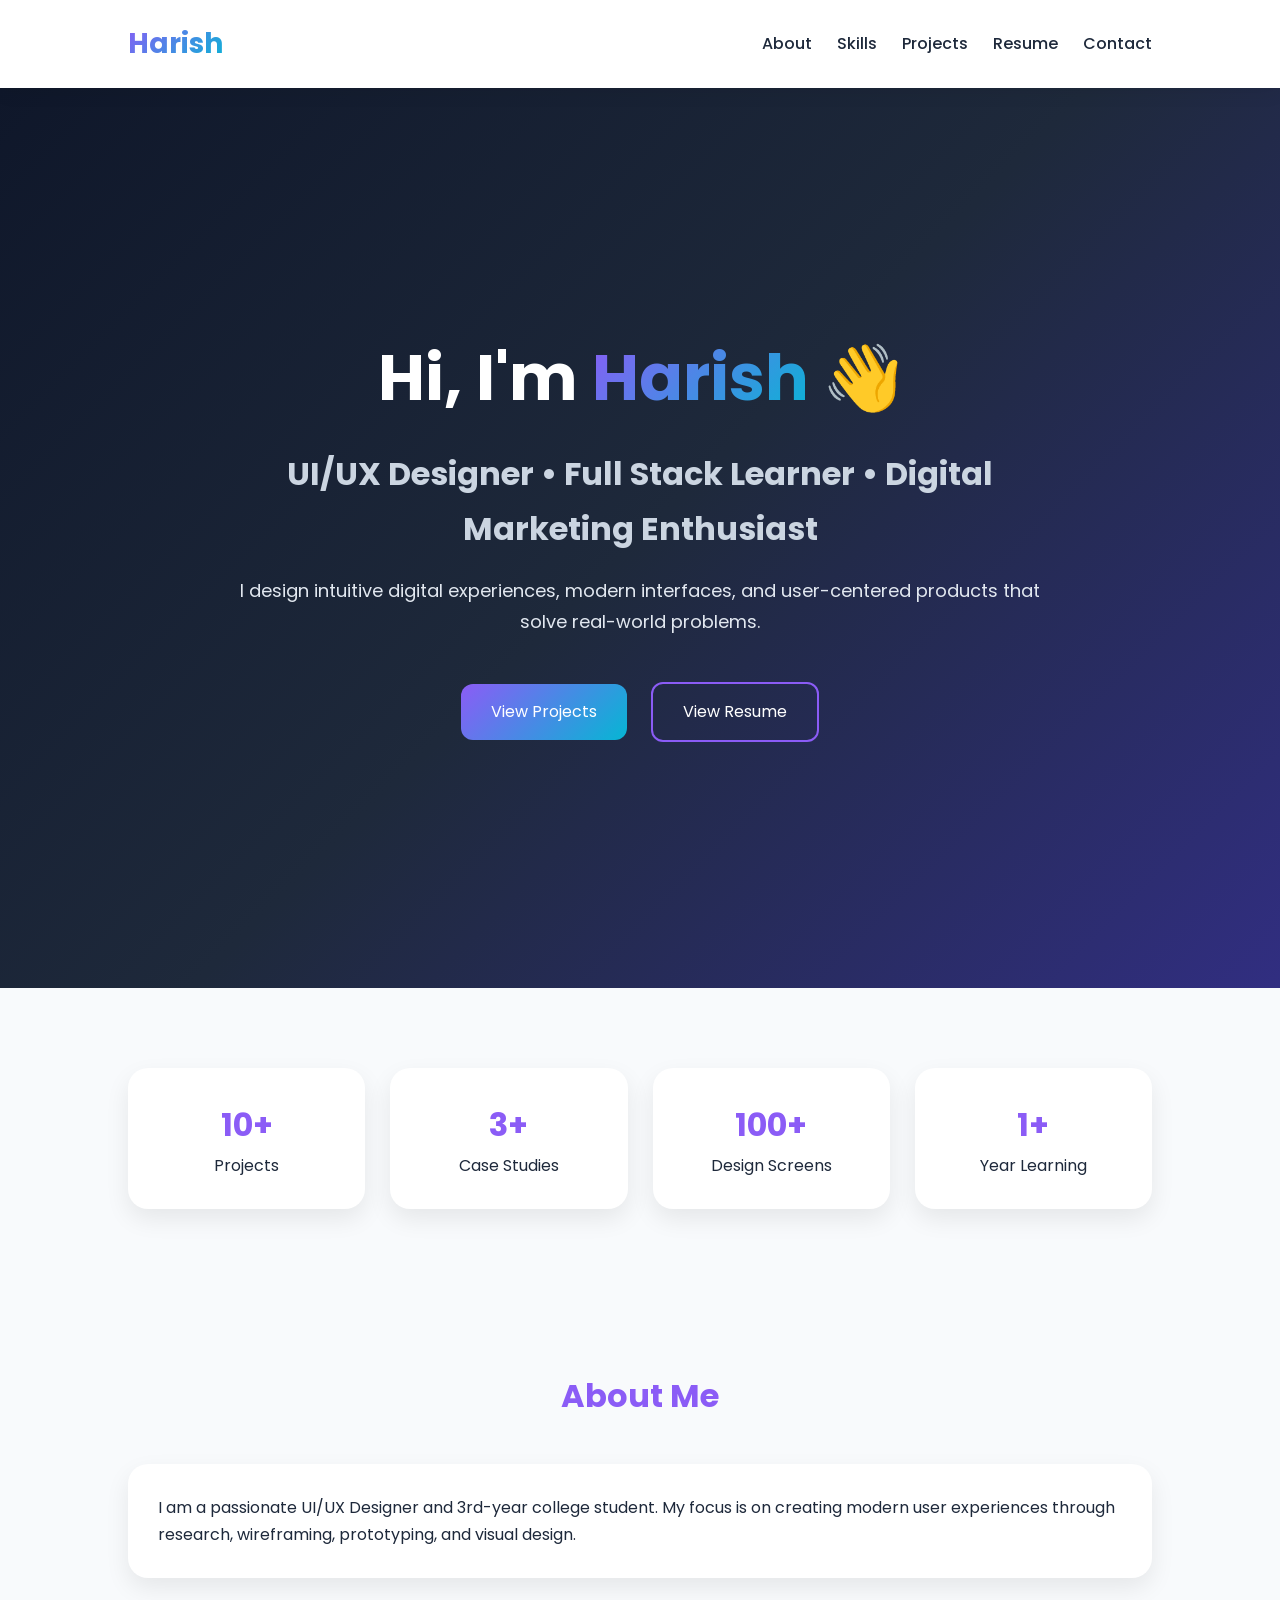
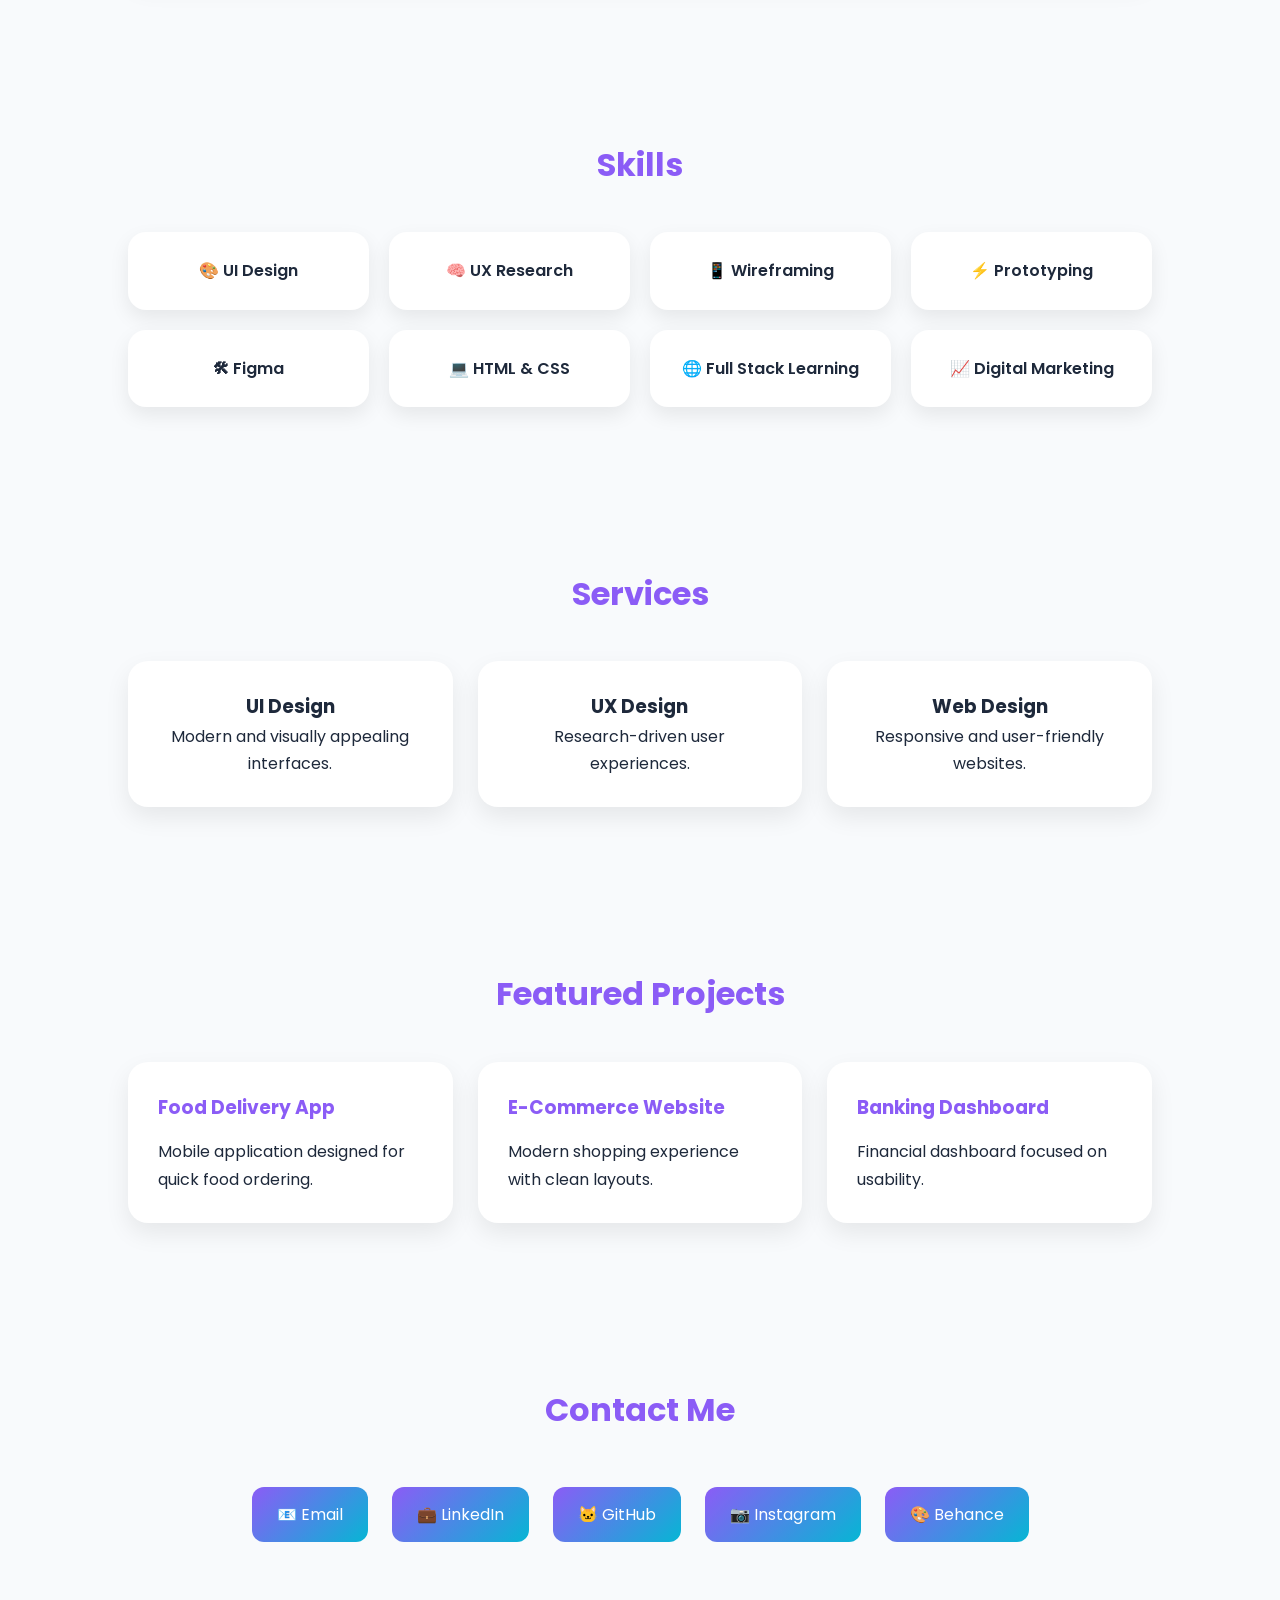
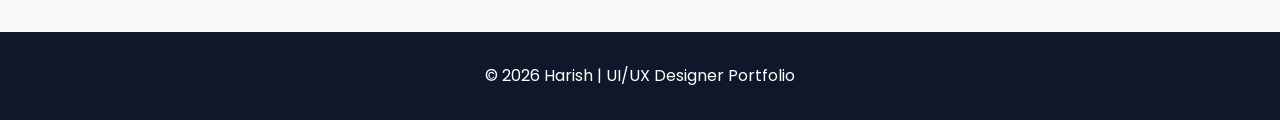
==== index.html @ 54b45309 "Add files via upload" ====
<!DOCTYPE html>
<html lang="en">
<head>
<meta charset="UTF-8">
<meta name="viewport" content="width=device-width, initial-scale=1.0">
<title>Harish | UI/UX Designer</title>

<link rel="stylesheet" href="style.css">

<link href="https://fonts.googleapis.com/css2?family=Poppins:wght@300;400;500;600;700;800&display=swap" rel="stylesheet">
</head>

<body>

<!-- Navigation -->

<nav>
    <div class="logo">Harish</div>

    <ul>
        <li><a href="#about">About</a></li>
        <li><a href="#skills">Skills</a></li>
        <li><a href="#projects">Projects</a></li>
        <li><a href="resume.html">Resume</a></li>
        <li><a href="#contact">Contact</a></li>
    </ul>
</nav>

<!-- Hero Section -->

<section class="hero">

    <div class="hero-content">

        <h1>
            Hi, I'm <span>Harish</span> 👋
        </h1>

        <h2>
            UI/UX Designer • Full Stack Learner • Digital Marketing Enthusiast
        </h2>

        <p>
            I design intuitive digital experiences, modern interfaces,
            and user-centered products that solve real-world problems.
        </p>

        <div class="hero-buttons">
            <a href="#projects" class="btn">
                View Projects
            </a>

            <a href="resume.html" class="btn-outline">
                View Resume
            </a>
        </div>

    </div>

</section>

<!-- Statistics -->

<section class="stats">

    <div class="stat-card">
        <h3>10+</h3>
        <p>Projects</p>
    </div>

    <div class="stat-card">
        <h3>3+</h3>
        <p>Case Studies</p>
    </div>

    <div class="stat-card">
        <h3>100+</h3>
        <p>Design Screens</p>
    </div>

    <div class="stat-card">
        <h3>1+</h3>
        <p>Year Learning</p>
    </div>

</section>

<!-- About -->

<section id="about">

    <h2>About Me</h2>

    <div class="card">

        <p>
            I am a passionate UI/UX Designer and 3rd-year college student.
            My focus is on creating modern user experiences through
            research, wireframing, prototyping, and visual design.
        </p>

    </div>

</section>

<!-- Skills -->

<section id="skills">

    <h2>Skills</h2>

    <div class="skills-grid">

        <div class="skill-card">🎨 UI Design</div>

        <div class="skill-card">🧠 UX Research</div>

        <div class="skill-card">📱 Wireframing</div>

        <div class="skill-card">⚡ Prototyping</div>

        <div class="skill-card">🛠 Figma</div>

        <div class="skill-card">💻 HTML & CSS</div>

        <div class="skill-card">🌐 Full Stack Learning</div>

        <div class="skill-card">📈 Digital Marketing</div>

    </div>

</section>

<!-- Services -->

<section id="services">

    <h2>Services</h2>

    <div class="services-grid">

        <div class="service-card">
            <h3>UI Design</h3>
            <p>Modern and visually appealing interfaces.</p>
        </div>

        <div class="service-card">
            <h3>UX Design</h3>
            <p>Research-driven user experiences.</p>
        </div>

        <div class="service-card">
            <h3>Web Design</h3>
            <p>Responsive and user-friendly websites.</p>
        </div>

    </div>

</section>

<!-- Projects -->

<section id="projects">

    <h2>Featured Projects</h2>

    <div class="project-grid">

        <div class="project-card">
            <h3>Food Delivery App</h3>
            <p>
                Mobile application designed for quick food ordering.
            </p>
        </div>

        <div class="project-card">
            <h3>E-Commerce Website</h3>
            <p>
                Modern shopping experience with clean layouts.
            </p>
        </div>

        <div class="project-card">
            <h3>Banking Dashboard</h3>
            <p>
                Financial dashboard focused on usability.
            </p>
        </div>

    </div>

</section>

<!-- Contact -->

<section id="contact">

    <h2>Contact Me</h2>

    <div class="contact-buttons">

        <a href="mailto:youremail@gmail.com" class="contact-btn">
            📧 Email
        </a>

        <a href="https://linkedin.com/in/yourprofile"
           target="_blank"
           class="contact-btn">
            💼 LinkedIn
        </a>

        <a href="https://github.com/yourusername"
           target="_blank"
           class="contact-btn">
            🐱 GitHub
        </a>

        <a href="https://instagram.com/yourusername"
           target="_blank"
           class="contact-btn">
            📷 Instagram
        </a>

        <a href="https://behance.net/yourprofile"
           target="_blank"
           class="contact-btn">
            🎨 Behance
        </a>

    </div>

</section>

<!-- Footer -->

<footer>

    <p>
        © 2026 Harish | UI/UX Designer Portfolio
    </p>

</footer>

</body>
</html>
---- style.css ----
*{
    margin:0;
    padding:0;
    box-sizing:border-box;
    font-family:'Poppins',sans-serif;
}

html{
    scroll-behavior:smooth;
}

:root{
    --bg:#F8FAFC;
    --dark:#0F172A;
    --card:#FFFFFF;
    --primary:#8B5CF6;
    --secondary:#06B6D4;
    --accent:#F59E0B;
    --text:#1E293B;
    --gray:#64748B;
}

body{
    background:var(--bg);
    color:var(--text);
    line-height:1.7;
}

/* NAVIGATION */

nav{
    display:flex;
    justify-content:space-between;
    align-items:center;
    padding:20px 10%;
    background:white;
    position:sticky;
    top:0;
    z-index:1000;
    box-shadow:0 2px 20px rgba(0,0,0,0.08);
}

.logo{
    font-size:28px;
    font-weight:700;
    background:linear-gradient(
    135deg,
    var(--primary),
    var(--secondary)
    );
    -webkit-background-clip:text;
    -webkit-text-fill-color:transparent;
}

nav ul{
    display:flex;
    gap:25px;
    list-style:none;
}

nav a{
    text-decoration:none;
    color:var(--text);
    font-weight:500;
    transition:.3s;
}

nav a:hover{
    color:var(--primary);
}

/* HERO */

.hero{
    min-height:100vh;
    display:flex;
    justify-content:center;
    align-items:center;
    text-align:center;
    padding:20px;
    background:linear-gradient(
    135deg,
    #0F172A,
    #1E293B,
    #312E81
    );
}

.hero-content{
    max-width:850px;
}

.hero h1{
    color:white;
    font-size:4rem;
    margin-bottom:15px;
}

.hero span{
    background:linear-gradient(
    135deg,
    #8B5CF6,
    #06B6D4
    );
    -webkit-background-clip:text;
    -webkit-text-fill-color:transparent;
}

.hero h2{
    color:#CBD5E1;
    margin-bottom:20px;
}

.hero p{
    color:#E2E8F0;
    font-size:18px;
}

.hero-buttons{
    margin-top:35px;
}

/* BUTTONS */

.btn{
    display:inline-block;
    padding:14px 30px;
    border-radius:12px;
    text-decoration:none;
    color:white;
    background:linear-gradient(
    135deg,
    #8B5CF6,
    #06B6D4
    );
    margin:10px;
    transition:.3s;
}

.btn:hover{
    transform:translateY(-4px);
}

.btn-outline{
    display:inline-block;
    padding:14px 30px;
    border-radius:12px;
    text-decoration:none;
    color:white;
    border:2px solid #8B5CF6;
    margin:10px;
}

.btn-outline:hover{
    background:#8B5CF6;
}

/* STATS */

.stats{
    display:grid;
    grid-template-columns:repeat(auto-fit,minmax(200px,1fr));
    gap:25px;
    padding:80px 10%;
}

.stat-card{
    background:white;
    border-radius:20px;
    padding:30px;
    text-align:center;
    box-shadow:0 10px 25px rgba(0,0,0,0.08);
}

.stat-card h3{
    font-size:2rem;
    color:var(--primary);
}

/* GENERAL SECTION */

section{
    padding:80px 10%;
}

section h2{
    text-align:center;
    margin-bottom:40px;
    font-size:2rem;
    color:var(--primary);
}

/* CARDS */

.card{
    background:white;
    padding:30px;
    border-radius:20px;
    box-shadow:0 10px 25px rgba(0,0,0,0.08);
}

/* SKILLS */

.skills-grid{
    display:grid;
    grid-template-columns:repeat(auto-fit,minmax(220px,1fr));
    gap:20px;
}

.skill-card{
    background:white;
    padding:25px;
    border-radius:18px;
    text-align:center;
    font-weight:600;
    box-shadow:0 8px 20px rgba(0,0,0,0.08);
    transition:.3s;
}

.skill-card:hover{
    transform:translateY(-8px);
    background:linear-gradient(
    135deg,
    #8B5CF6,
    #06B6D4
    );
    color:white;
}

/* SERVICES */

.services-grid{
    display:grid;
    grid-template-columns:repeat(auto-fit,minmax(250px,1fr));
    gap:25px;
}

.service-card{
    background:white;
    padding:30px;
    border-radius:20px;
    text-align:center;
    box-shadow:0 10px 25px rgba(0,0,0,0.08);
}

/* PROJECTS */

.project-grid{
    display:grid;
    grid-template-columns:repeat(auto-fit,minmax(280px,1fr));
    gap:25px;
}

.project-card{
    background:white;
    padding:30px;
    border-radius:20px;
    box-shadow:0 10px 25px rgba(0,0,0,0.08);
    transition:.3s;
}

.project-card:hover{
    transform:translateY(-10px);
}

.project-card h3{
    margin-bottom:15px;
    color:var(--primary);
}

/* CONTACT */

.contact-buttons{
    text-align:center;
}

.contact-btn{
    display:inline-block;
    padding:14px 25px;
    margin:10px;
    border-radius:12px;
    text-decoration:none;
    color:white;
    background:linear-gradient(
    135deg,
    #8B5CF6,
    #06B6D4
    );
    transition:.3s;
}

.contact-btn:hover{
    transform:translateY(-5px);
}

/* FOOTER */

footer{
    text-align:center;
    padding:30px;
    background:#0F172A;
    color:white;
}

/* MOBILE */

@media(max-width:768px){

nav{
    flex-direction:column;
    gap:15px;
}

nav ul{
    flex-wrap:wrap;
    justify-content:center;
}

.hero h1{
    font-size:2.5rem;
}

.hero h2{
    font-size:1rem;
}

.stats{
    grid-template-columns:1fr;
}

}
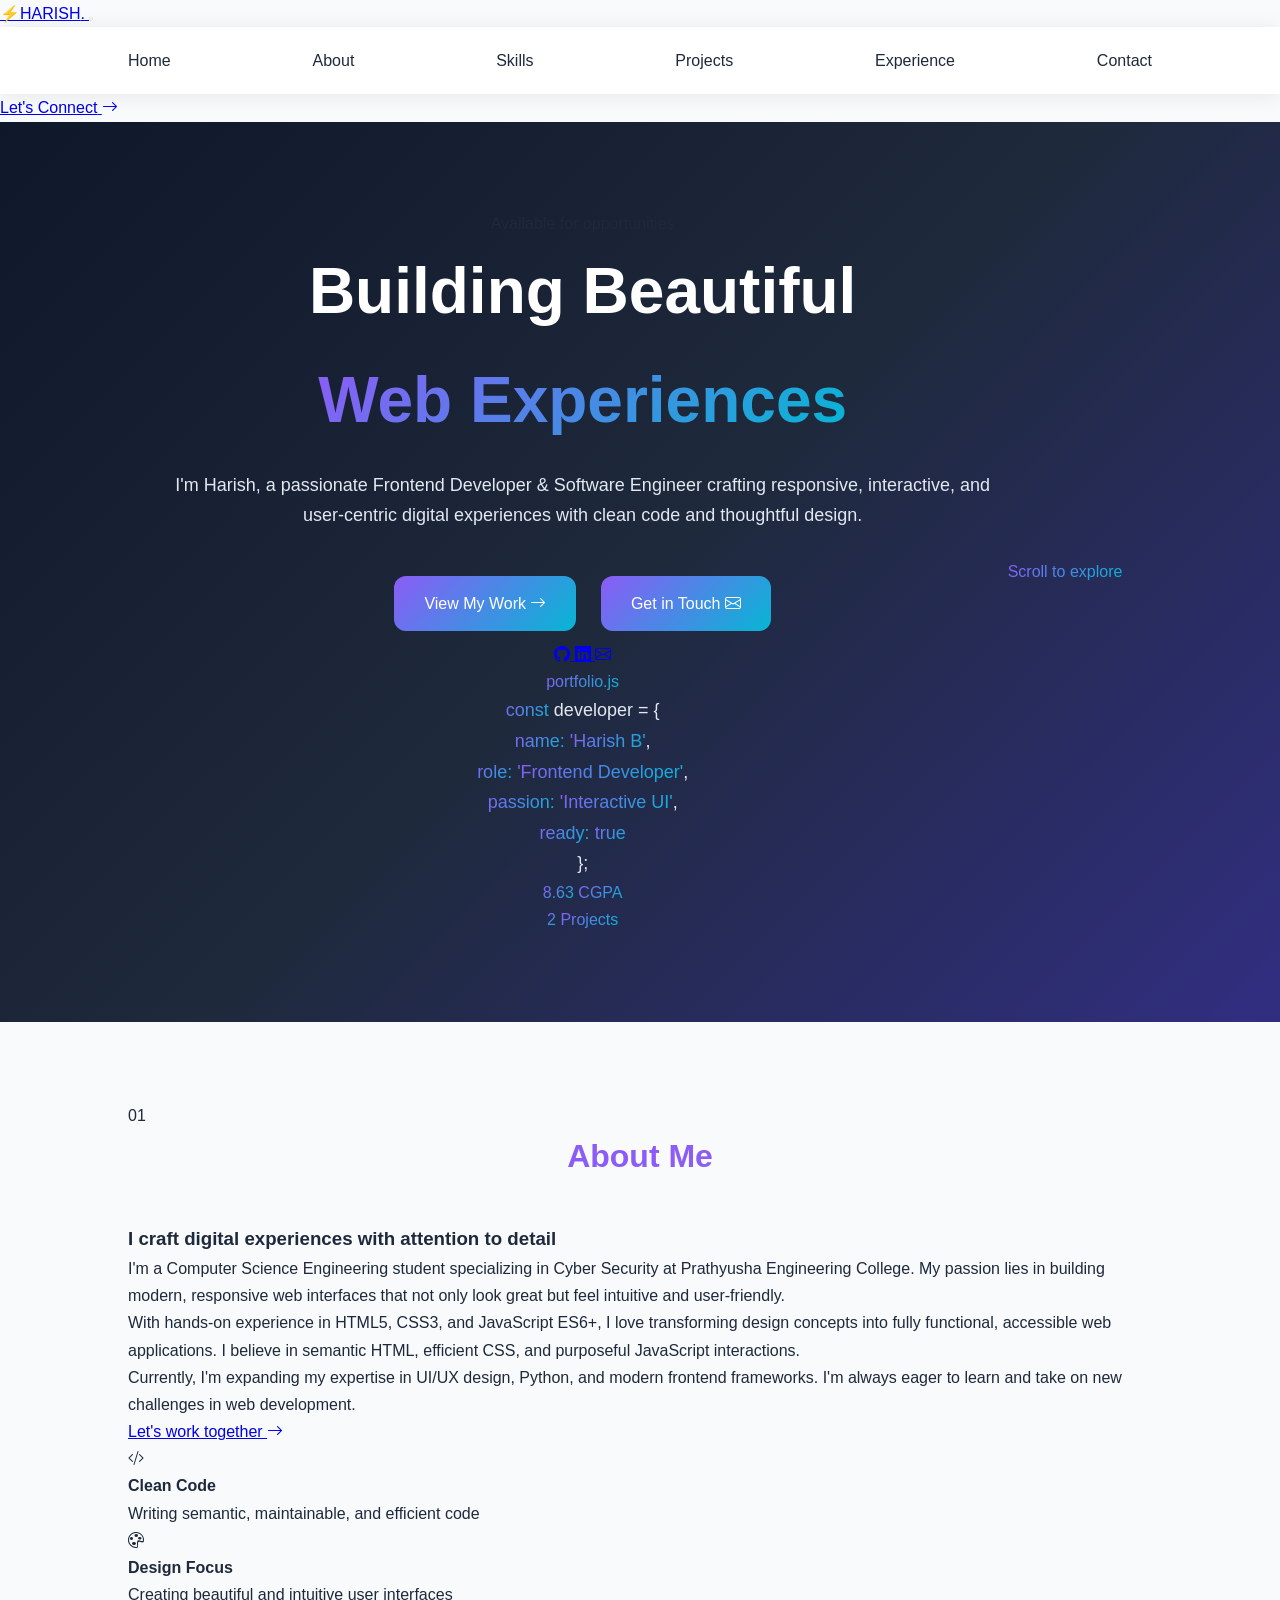
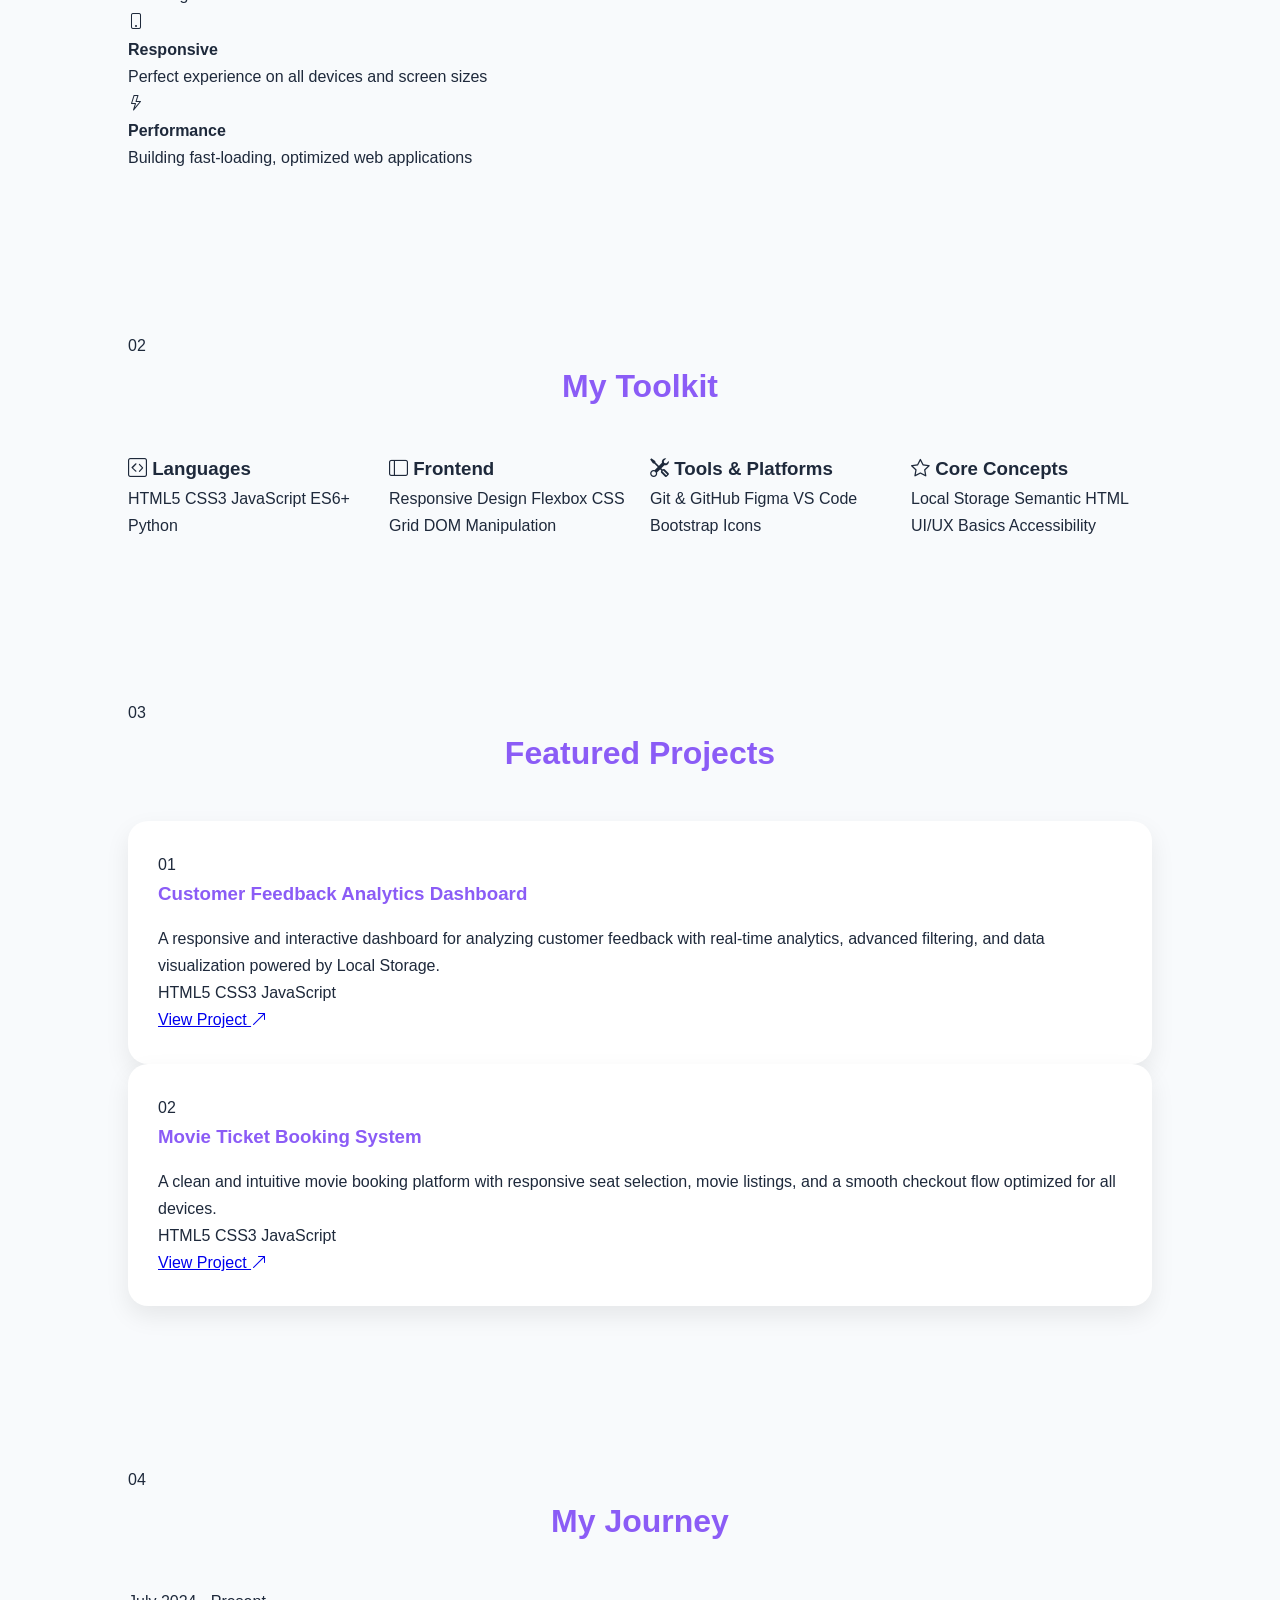
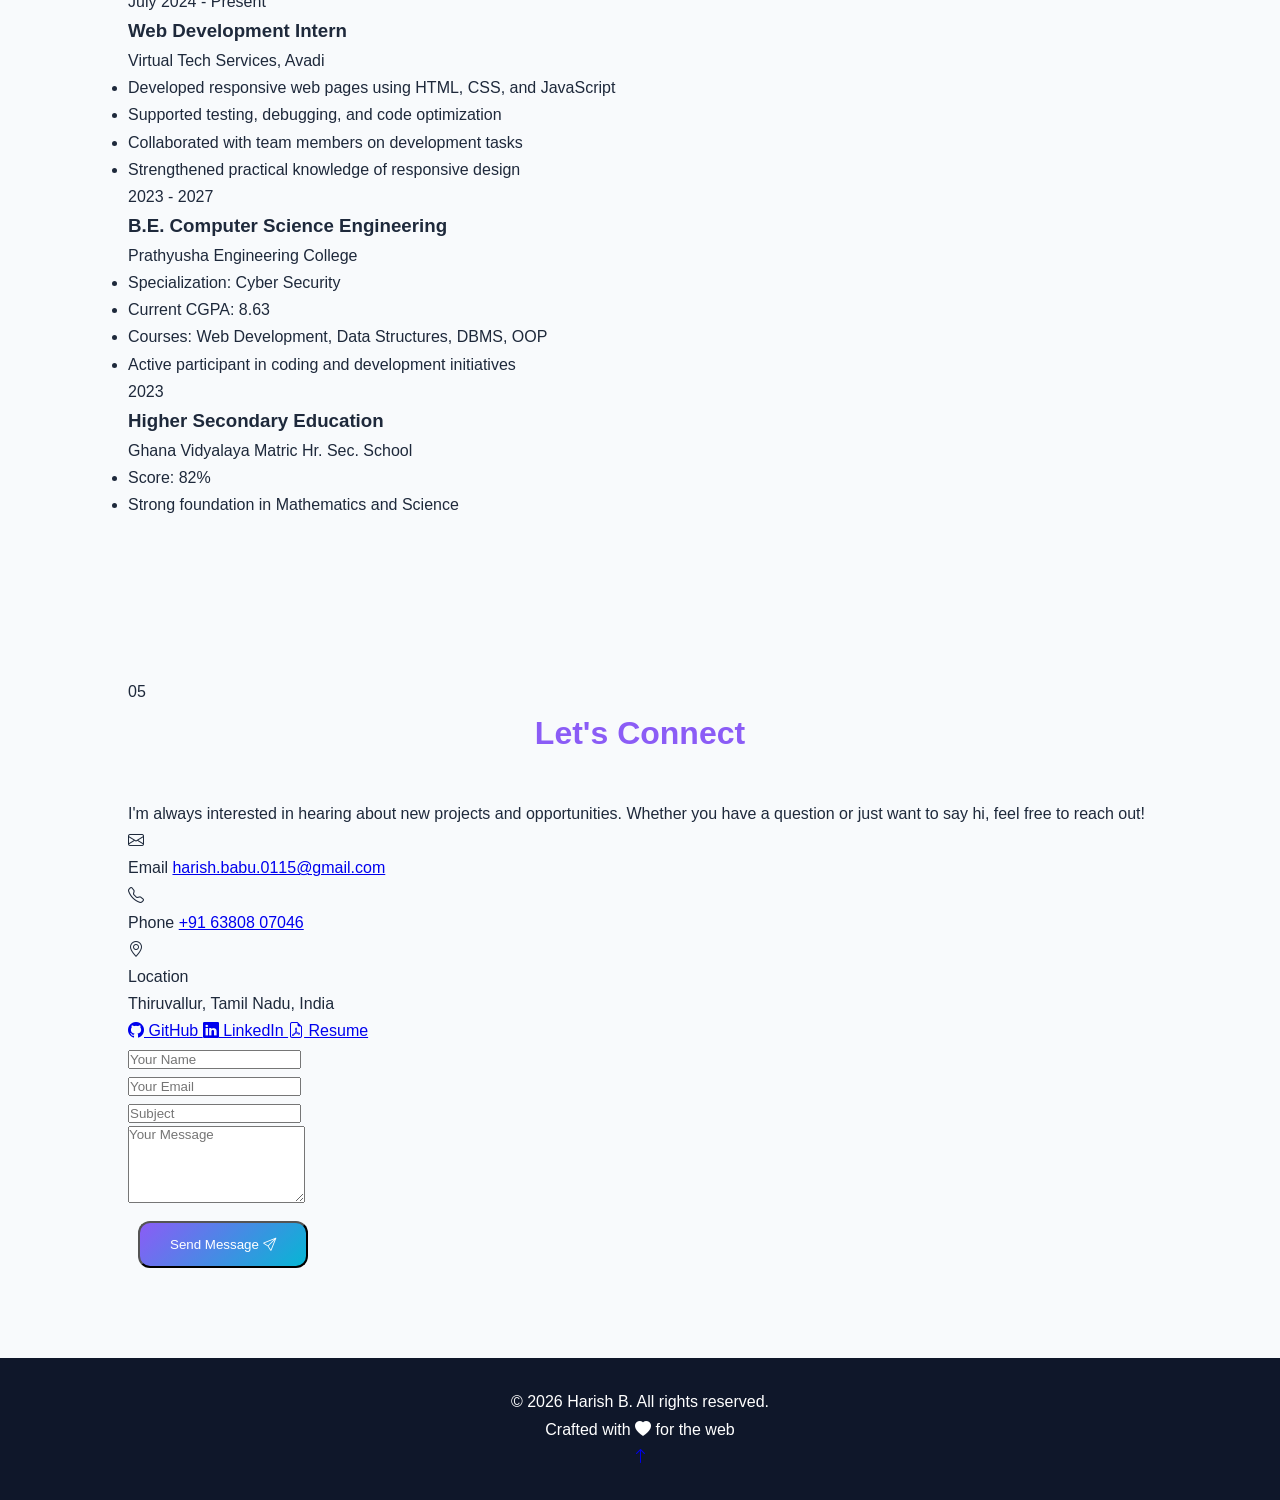
==== commit 199b42ec: "Create enhanced portfolio HTML" ====
--- a/index.html
+++ b/index.html
@@ -1,245 +1,458 @@
-<!DOCTYPE html>
-<html lang="en">
-<head>
-<meta charset="UTF-8">
-<meta name="viewport" content="width=device-width, initial-scale=1.0">
-<title>Harish | UI/UX Designer</title>
-
-<link rel="stylesheet" href="style.css">
-
-<link href="https://fonts.googleapis.com/css2?family=Poppins:wght@300;400;500;600;700;800&display=swap" rel="stylesheet">
-</head>
-
-<body>
-
-<!-- Navigation -->
-
-<nav>
-    <div class="logo">Harish</div>
-
-    <ul>
-        <li><a href="#about">About</a></li>
-        <li><a href="#skills">Skills</a></li>
-        <li><a href="#projects">Projects</a></li>
-        <li><a href="resume.html">Resume</a></li>
-        <li><a href="#contact">Contact</a></li>
-    </ul>
-</nav>
-
-<!-- Hero Section -->
-
-<section class="hero">
-
-    <div class="hero-content">
-
-        <h1>
-            Hi, I'm <span>Harish</span> 👋
-        </h1>
-
-        <h2>
-            UI/UX Designer • Full Stack Learner • Digital Marketing Enthusiast
-        </h2>
-
-        <p>
-            I design intuitive digital experiences, modern interfaces,
-            and user-centered products that solve real-world problems.
-        </p>
-
-        <div class="hero-buttons">
-            <a href="#projects" class="btn">
-                View Projects
-            </a>
-
-            <a href="resume.html" class="btn-outline">
-                View Resume
-            </a>
-        </div>
-
-    </div>
-
-</section>
-
-<!-- Statistics -->
-
-<section class="stats">
-
-    <div class="stat-card">
-        <h3>10+</h3>
-        <p>Projects</p>
-    </div>
-
-    <div class="stat-card">
-        <h3>3+</h3>
-        <p>Case Studies</p>
-    </div>
-
-    <div class="stat-card">
-        <h3>100+</h3>
-        <p>Design Screens</p>
-    </div>
-
-    <div class="stat-card">
-        <h3>1+</h3>
-        <p>Year Learning</p>
-    </div>
-
-</section>
-
-<!-- About -->
-
-<section id="about">
-
-    <h2>About Me</h2>
-
-    <div class="card">
-
-        <p>
-            I am a passionate UI/UX Designer and 3rd-year college student.
-            My focus is on creating modern user experiences through
-            research, wireframing, prototyping, and visual design.
-        </p>
-
-    </div>
-
-</section>
-
-<!-- Skills -->
-
-<section id="skills">
-
-    <h2>Skills</h2>
-
-    <div class="skills-grid">
-
-        <div class="skill-card">🎨 UI Design</div>
-
-        <div class="skill-card">🧠 UX Research</div>
-
-        <div class="skill-card">📱 Wireframing</div>
-
-        <div class="skill-card">⚡ Prototyping</div>
-
-        <div class="skill-card">🛠 Figma</div>
-
-        <div class="skill-card">💻 HTML & CSS</div>
-
-        <div class="skill-card">🌐 Full Stack Learning</div>
-
-        <div class="skill-card">📈 Digital Marketing</div>
-
-    </div>
-
-</section>
-
-<!-- Services -->
-
-<section id="services">
-
-    <h2>Services</h2>
-
-    <div class="services-grid">
-
-        <div class="service-card">
-            <h3>UI Design</h3>
-            <p>Modern and visually appealing interfaces.</p>
-        </div>
-
-        <div class="service-card">
-            <h3>UX Design</h3>
-            <p>Research-driven user experiences.</p>
-        </div>
-
-        <div class="service-card">
-            <h3>Web Design</h3>
-            <p>Responsive and user-friendly websites.</p>
-        </div>
-
-    </div>
-
-</section>
-
-<!-- Projects -->
-
-<section id="projects">
-
-    <h2>Featured Projects</h2>
-
-    <div class="project-grid">
-
-        <div class="project-card">
-            <h3>Food Delivery App</h3>
-            <p>
-                Mobile application designed for quick food ordering.
-            </p>
-        </div>
-
-        <div class="project-card">
-            <h3>E-Commerce Website</h3>
-            <p>
-                Modern shopping experience with clean layouts.
-            </p>
-        </div>
-
-        <div class="project-card">
-            <h3>Banking Dashboard</h3>
-            <p>
-                Financial dashboard focused on usability.
-            </p>
-        </div>
-
-    </div>
-
-</section>
-
-<!-- Contact -->
-
-<section id="contact">
-
-    <h2>Contact Me</h2>
-
-    <div class="contact-buttons">
-
-        <a href="mailto:youremail@gmail.com" class="contact-btn">
-            📧 Email
-        </a>
-
-        <a href="https://linkedin.com/in/yourprofile"
-           target="_blank"
-           class="contact-btn">
-            💼 LinkedIn
-        </a>
-
-        <a href="https://github.com/yourusername"
-           target="_blank"
-           class="contact-btn">
-            🐱 GitHub
-        </a>
-
-        <a href="https://instagram.com/yourusername"
-           target="_blank"
-           class="contact-btn">
-            📷 Instagram
-        </a>
-
-        <a href="https://behance.net/yourprofile"
-           target="_blank"
-           class="contact-btn">
-            🎨 Behance
-        </a>
-
-    </div>
-
-</section>
-
-<!-- Footer -->
-
-<footer>
-
-    <p>
-        © 2026 Harish | UI/UX Designer Portfolio
-    </p>
-
-</footer>
-
-</body>
+<!doctype html>
+<html lang="en">
+<head>
+  <meta charset="UTF-8">
+  <meta name="viewport" content="width=device-width, initial-scale=1.0">
+  <meta name="description" content="Harish B - Aspiring Frontend Developer & Software Engineer specializing in responsive web design and interactive experiences.">
+  <title>Harish B | Frontend Developer & Software Engineer</title>
+  
+  <!-- Fonts -->
+  <link rel="preconnect" href="https://fonts.googleapis.com">
+  <link rel="preconnect" href="https://fonts.gstatic.com" crossorigin>
+  <link href="https://fonts.googleapis.com/css2?family=DM+Mono:wght@400;500&family=Outfit:wght@300;400;500;600;700;800;900&family=Space+Grotesk:wght@400;500;600;700&display=swap" rel="stylesheet">
+  
+  <!-- Icons -->
+  <link rel="stylesheet" href="https://cdn.jsdelivr.net/npm/bootstrap-icons@1.11.3/font/bootstrap-icons.min.css">
+  
+  <!-- Styles -->
+  <link rel="stylesheet" href="style.css">
+</head>
+<body>
+  <!-- Animated background elements -->
+  <div class="gradient-orb orb-1"></div>
+  <div class="gradient-orb orb-2"></div>
+  <div class="gradient-orb orb-3"></div>
+  <div class="noise-bg"></div>
+
+  <!-- Header Navigation -->
+  <header class="site-header">
+    <div class="header-container">
+      <a class="brand" href="#home">
+        <span class="brand-icon">⚡</span>HARISH<span class="brand-dot">.</span>
+      </a>
+      
+      <button class="menu-toggle" aria-label="Toggle menu">
+        <span></span>
+        <span></span>
+        <span></span>
+      </button>
+
+      <nav class="nav-menu">
+        <a href="#home" class="nav-link">Home</a>
+        <a href="#about" class="nav-link">About</a>
+        <a href="#skills" class="nav-link">Skills</a>
+        <a href="#projects" class="nav-link">Projects</a>
+        <a href="#experience" class="nav-link">Experience</a>
+        <a href="#contact" class="nav-link">Contact</a>
+      </nav>
+
+      <a href="#contact" class="cta-button">
+        <span>Let's Connect</span>
+        <i class="bi bi-arrow-right"></i>
+      </a>
+    </div>
+  </header>
+
+  <main>
+    <!-- Hero Section -->
+    <section id="home" class="hero">
+      <div class="container">
+        <div class="hero-content">
+          <div class="status-badge">
+            <span class="status-dot"></span>
+            Available for opportunities
+          </div>
+
+          <h1 class="hero-title">
+            Building Beautiful<br>
+            <span class="gradient-text">Web Experiences</span>
+          </h1>
+
+          <p class="hero-subtitle">
+            I'm Harish, a passionate Frontend Developer & Software Engineer crafting responsive, interactive, and user-centric digital experiences with clean code and thoughtful design.
+          </p>
+
+          <div class="hero-buttons">
+            <a href="#projects" class="btn btn-primary">
+              View My Work <i class="bi bi-arrow-right"></i>
+            </a>
+            <a href="#contact" class="btn btn-secondary">
+              Get in Touch <i class="bi bi-envelope"></i>
+            </a>
+          </div>
+
+          <div class="social-links">
+            <a href="https://github.com/HARISH-hx" target="_blank" rel="noreferrer" title="GitHub">
+              <i class="bi bi-github"></i>
+            </a>
+            <a href="https://www.linkedin.com/in/harish-babu-dev/" target="_blank" rel="noreferrer" title="LinkedIn">
+              <i class="bi bi-linkedin"></i>
+            </a>
+            <a href="mailto:harish.babu.0115@gmail.com" title="Email">
+              <i class="bi bi-envelope"></i>
+            </a>
+          </div>
+        </div>
+
+        <div class="hero-visual">
+          <div class="floating-card code-card">
+            <div class="card-header">
+              <span class="dot red"></span>
+              <span class="dot yellow"></span>
+              <span class="dot green"></span>
+              <span>portfolio.js</span>
+            </div>
+            <div class="card-body">
+              <p><span class="keyword">const</span> developer = {</p>
+              <p class="indent"><span class="property">name:</span> <span class="string">'Harish B'</span>,</p>
+              <p class="indent"><span class="property">role:</span> <span class="string">'Frontend Developer'</span>,</p>
+              <p class="indent"><span class="property">passion:</span> <span class="string">'Interactive UI'</span>,</p>
+              <p class="indent"><span class="property">ready:</span> <span class="bool">true</span></p>
+              <p>};</p>
+            </div>
+          </div>
+
+          <div class="floating-card stats-card">
+            <div class="stat-item">
+              <span class="stat-number">8.63</span>
+              <span class="stat-label">CGPA</span>
+            </div>
+            <div class="stat-divider"></div>
+            <div class="stat-item">
+              <span class="stat-number">2</span>
+              <span class="stat-label">Projects</span>
+            </div>
+          </div>
+        </div>
+      </div>
+
+      <div class="scroll-indicator">
+        <span>Scroll to explore</span>
+        <div class="mouse">
+          <div class="wheel"></div>
+        </div>
+      </div>
+    </section>
+
+    <!-- About Section -->
+    <section id="about" class="about">
+      <div class="container">
+        <div class="section-header">
+          <span class="section-number">01</span>
+          <h2>About <span class="gradient-text">Me</span></h2>
+        </div>
+
+        <div class="about-grid">
+          <div class="about-content">
+            <h3>I craft digital experiences with attention to detail</h3>
+            <p>
+              I'm a Computer Science Engineering student specializing in Cyber Security at Prathyusha Engineering College. My passion lies in building modern, responsive web interfaces that not only look great but feel intuitive and user-friendly.
+            </p>
+            <p>
+              With hands-on experience in HTML5, CSS3, and JavaScript ES6+, I love transforming design concepts into fully functional, accessible web applications. I believe in semantic HTML, efficient CSS, and purposeful JavaScript interactions.
+            </p>
+            <p>
+              Currently, I'm expanding my expertise in UI/UX design, Python, and modern frontend frameworks. I'm always eager to learn and take on new challenges in web development.
+            </p>
+            <a href="#contact" class="learn-more">
+              Let's work together <i class="bi bi-arrow-right"></i>
+            </a>
+          </div>
+
+          <div class="about-highlights">
+            <div class="highlight-card">
+              <i class="bi bi-code-slash"></i>
+              <h4>Clean Code</h4>
+              <p>Writing semantic, maintainable, and efficient code</p>
+            </div>
+            <div class="highlight-card">
+              <i class="bi bi-palette"></i>
+              <h4>Design Focus</h4>
+              <p>Creating beautiful and intuitive user interfaces</p>
+            </div>
+            <div class="highlight-card">
+              <i class="bi bi-phone"></i>
+              <h4>Responsive</h4>
+              <p>Perfect experience on all devices and screen sizes</p>
+            </div>
+            <div class="highlight-card">
+              <i class="bi bi-lightning"></i>
+              <h4>Performance</h4>
+              <p>Building fast-loading, optimized web applications</p>
+            </div>
+          </div>
+        </div>
+      </div>
+    </section>
+
+    <!-- Skills Section -->
+    <section id="skills" class="skills">
+      <div class="container">
+        <div class="section-header">
+          <span class="section-number">02</span>
+          <h2>My <span class="gradient-text">Toolkit</span></h2>
+        </div>
+
+        <div class="skills-grid">
+          <div class="skill-category">
+            <h3><i class="bi bi-code-square"></i> Languages</h3>
+            <div class="skill-items">
+              <span class="skill-tag">HTML5</span>
+              <span class="skill-tag">CSS3</span>
+              <span class="skill-tag">JavaScript ES6+</span>
+              <span class="skill-tag">Python</span>
+            </div>
+          </div>
+
+          <div class="skill-category">
+            <h3><i class="bi bi-layout-sidebar"></i> Frontend</h3>
+            <div class="skill-items">
+              <span class="skill-tag">Responsive Design</span>
+              <span class="skill-tag">Flexbox</span>
+              <span class="skill-tag">CSS Grid</span>
+              <span class="skill-tag">DOM Manipulation</span>
+            </div>
+          </div>
+
+          <div class="skill-category">
+            <h3><i class="bi bi-tools"></i> Tools & Platforms</h3>
+            <div class="skill-items">
+              <span class="skill-tag">Git & GitHub</span>
+              <span class="skill-tag">Figma</span>
+              <span class="skill-tag">VS Code</span>
+              <span class="skill-tag">Bootstrap Icons</span>
+            </div>
+          </div>
+
+          <div class="skill-category">
+            <h3><i class="bi bi-star"></i> Core Concepts</h3>
+            <div class="skill-items">
+              <span class="skill-tag">Local Storage</span>
+              <span class="skill-tag">Semantic HTML</span>
+              <span class="skill-tag">UI/UX Basics</span>
+              <span class="skill-tag">Accessibility</span>
+            </div>
+          </div>
+        </div>
+      </div>
+    </section>
+
+    <!-- Projects Section -->
+    <section id="projects" class="projects">
+      <div class="container">
+        <div class="section-header">
+          <span class="section-number">03</span>
+          <h2>Featured <span class="gradient-text">Projects</span></h2>
+        </div>
+
+        <div class="projects-grid">
+          <!-- Project 1 -->
+          <div class="project-card">
+            <div class="project-image dashboard-visual">
+              <div class="dashboard">
+                <div class="db-header"></div>
+                <div class="db-content">
+                  <div class="db-sidebar"></div>
+                  <div class="db-main">
+                    <div class="db-chart"></div>
+                  </div>
+                </div>
+              </div>
+            </div>
+            <div class="project-info">
+              <span class="project-tag">01</span>
+              <h3>Customer Feedback Analytics Dashboard</h3>
+              <p>
+                A responsive and interactive dashboard for analyzing customer feedback with real-time analytics, advanced filtering, and data visualization powered by Local Storage.
+              </p>
+              <div class="project-tech">
+                <span>HTML5</span>
+                <span>CSS3</span>
+                <span>JavaScript</span>
+              </div>
+              <a href="https://github.com/HARISH-hx" target="_blank" class="project-link">
+                View Project <i class="bi bi-arrow-up-right"></i>
+              </a>
+            </div>
+          </div>
+
+          <!-- Project 2 -->
+          <div class="project-card">
+            <div class="project-image cinema-visual">
+              <div class="cinema">
+                <div class="screen"></div>
+                <div class="seats-grid"></div>
+                <div class="booking-info"></div>
+              </div>
+            </div>
+            <div class="project-info">
+              <span class="project-tag">02</span>
+              <h3>Movie Ticket Booking System</h3>
+              <p>
+                A clean and intuitive movie booking platform with responsive seat selection, movie listings, and a smooth checkout flow optimized for all devices.
+              </p>
+              <div class="project-tech">
+                <span>HTML5</span>
+                <span>CSS3</span>
+                <span>JavaScript</span>
+              </div>
+              <a href="https://github.com/HARISH-hx" target="_blank" class="project-link">
+                View Project <i class="bi bi-arrow-up-right"></i>
+              </a>
+            </div>
+          </div>
+        </div>
+      </div>
+    </section>
+
+    <!-- Experience Section -->
+    <section id="experience" class="experience">
+      <div class="container">
+        <div class="section-header">
+          <span class="section-number">04</span>
+          <h2>My <span class="gradient-text">Journey</span></h2>
+        </div>
+
+        <div class="timeline">
+          <div class="timeline-item">
+            <div class="timeline-marker">
+              <span class="timeline-dot"></span>
+            </div>
+            <div class="timeline-content">
+              <span class="timeline-date">July 2024 - Present</span>
+              <h3>Web Development Intern</h3>
+              <p class="company">Virtual Tech Services, Avadi</p>
+              <ul>
+                <li>Developed responsive web pages using HTML, CSS, and JavaScript</li>
+                <li>Supported testing, debugging, and code optimization</li>
+                <li>Collaborated with team members on development tasks</li>
+                <li>Strengthened practical knowledge of responsive design</li>
+              </ul>
+            </div>
+          </div>
+
+          <div class="timeline-item">
+            <div class="timeline-marker">
+              <span class="timeline-dot"></span>
+            </div>
+            <div class="timeline-content">
+              <span class="timeline-date">2023 - 2027</span>
+              <h3>B.E. Computer Science Engineering</h3>
+              <p class="company">Prathyusha Engineering College</p>
+              <ul>
+                <li>Specialization: Cyber Security</li>
+                <li>Current CGPA: 8.63</li>
+                <li>Courses: Web Development, Data Structures, DBMS, OOP</li>
+                <li>Active participant in coding and development initiatives</li>
+              </ul>
+            </div>
+          </div>
+
+          <div class="timeline-item">
+            <div class="timeline-marker">
+              <span class="timeline-dot"></span>
+            </div>
+            <div class="timeline-content">
+              <span class="timeline-date">2023</span>
+              <h3>Higher Secondary Education</h3>
+              <p class="company">Ghana Vidyalaya Matric Hr. Sec. School</p>
+              <ul>
+                <li>Score: 82%</li>
+                <li>Strong foundation in Mathematics and Science</li>
+              </ul>
+            </div>
+          </div>
+        </div>
+      </div>
+    </section>
+
+    <!-- Contact Section -->
+    <section id="contact" class="contact">
+      <div class="container">
+        <div class="section-header">
+          <span class="section-number">05</span>
+          <h2>Let's <span class="gradient-text">Connect</span></h2>
+        </div>
+
+        <div class="contact-wrapper">
+          <div class="contact-content">
+            <p>
+              I'm always interested in hearing about new projects and opportunities. Whether you have a question or just want to say hi, feel free to reach out!
+            </p>
+            
+            <div class="contact-info">
+              <div class="info-item">
+                <i class="bi bi-envelope"></i>
+                <div>
+                  <span>Email</span>
+                  <a href="mailto:harish.babu.0115@gmail.com">harish.babu.0115@gmail.com</a>
+                </div>
+              </div>
+              <div class="info-item">
+                <i class="bi bi-telephone"></i>
+                <div>
+                  <span>Phone</span>
+                  <a href="tel:+916380807046">+91 63808 07046</a>
+                </div>
+              </div>
+              <div class="info-item">
+                <i class="bi bi-geo-alt"></i>
+                <div>
+                  <span>Location</span>
+                  <p>Thiruvallur, Tamil Nadu, India</p>
+                </div>
+              </div>
+            </div>
+
+            <div class="contact-social">
+              <a href="https://github.com/HARISH-hx" target="_blank" rel="noreferrer" class="social-btn">
+                <i class="bi bi-github"></i> GitHub
+              </a>
+              <a href="https://www.linkedin.com/in/harish-babu-dev/" target="_blank" rel="noreferrer" class="social-btn">
+                <i class="bi bi-linkedin"></i> LinkedIn
+              </a>
+              <a href="resume.html" class="social-btn">
+                <i class="bi bi-file-earmark-pdf"></i> Resume
+              </a>
+            </div>
+          </div>
+
+          <form class="contact-form">
+            <div class="form-group">
+              <input type="text" placeholder="Your Name" required>
+            </div>
+            <div class="form-group">
+              <input type="email" placeholder="Your Email" required>
+            </div>
+            <div class="form-group">
+              <input type="text" placeholder="Subject">
+            </div>
+            <div class="form-group">
+              <textarea placeholder="Your Message" rows="5" required></textarea>
+            </div>
+            <button type="submit" class="btn btn-primary">
+              Send Message <i class="bi bi-send"></i>
+            </button>
+          </form>
+        </div>
+      </div>
+    </section>
+  </main>
+
+  <!-- Footer -->
+  <footer class="footer">
+    <div class="container">
+      <div class="footer-content">
+        <p>&copy; 2026 Harish B. All rights reserved.</p>
+        <p>Crafted with <i class="bi bi-heart-fill"></i> for the web</p>
+      </div>
+      <a href="#home" class="back-to-top" title="Back to top">
+        <i class="bi bi-arrow-up"></i>
+      </a>
+    </div>
+  </footer>
+
+  <!-- Scripts -->
+  <script src="script.js"></script>
+</body>
 </html>
